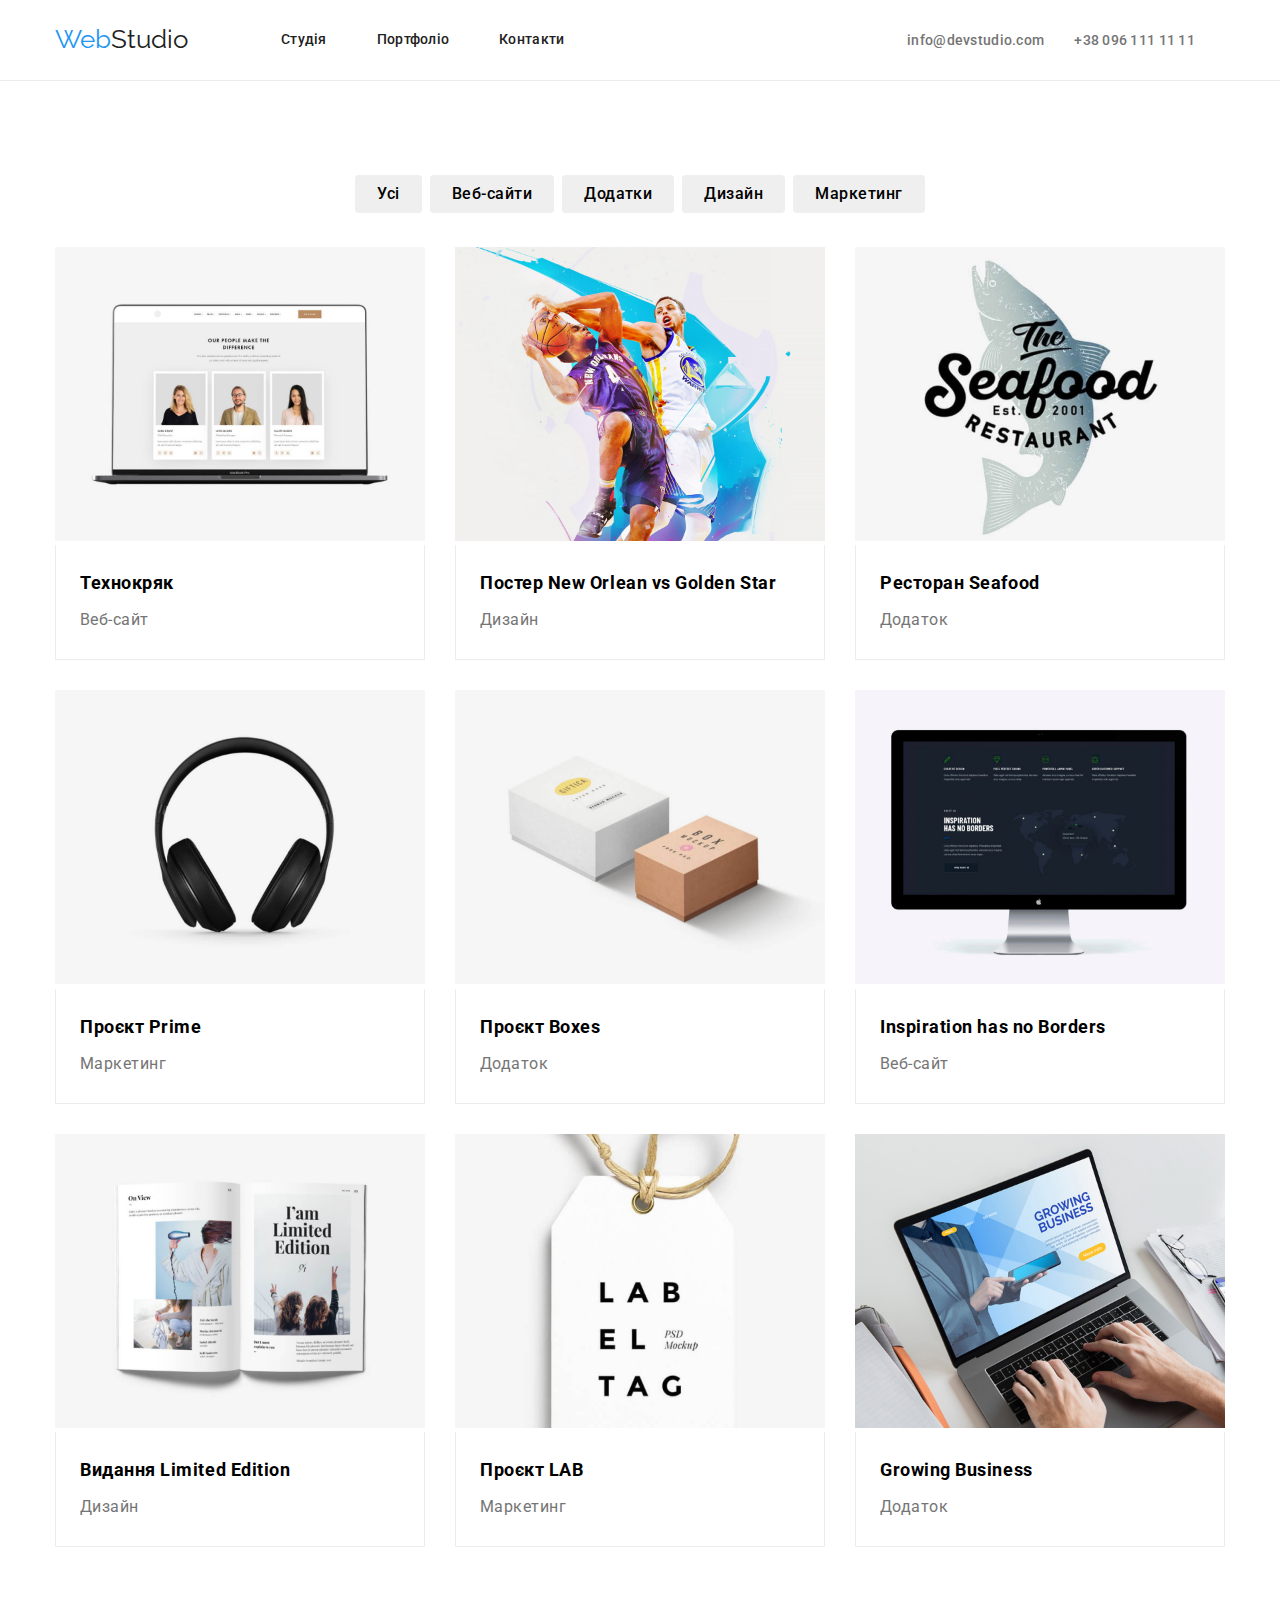
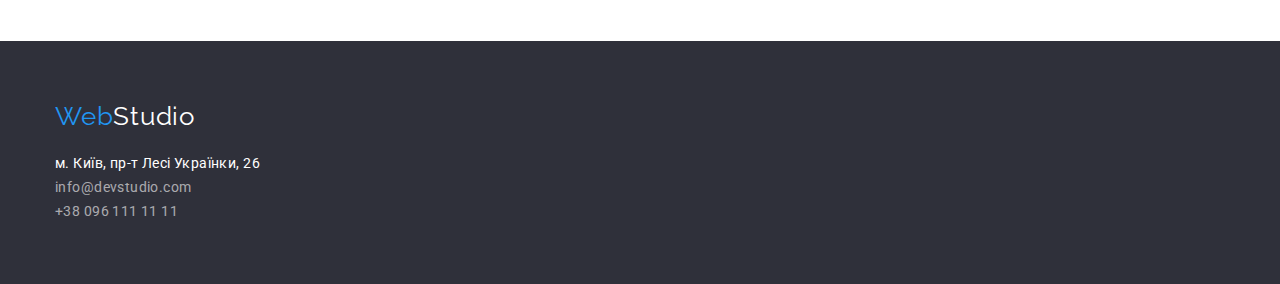
==== portfolio.html @ 361ef782 "Initial commit" ====
<!DOCTYPE html>
<html lang="uk">
  <head>
    <meta charset="UTF-8" />
    <meta http-equiv="X-UA-Compatible" content="IE=edge" />
    <meta name="viewport" content="width=device-width, initial-scale=1.0" />
    <title>Портфоліо</title>
     <link
      rel="stylesheet"
      href="https://cdnjs.cloudflare.com/ajax/libs/modern-normalize/1.1.0/modern-normalize.min.css"
    />
    <link rel="stylesheet" href="./CSS/styles.css" />
    <link
      href="https://fonts.googleapis.com/css2?family=Raleway:wght@700&family=Roboto:wght@400;500;700;900&display=swap"
      rel="stylesheet"
    />
  </head>
  <body class="body">
    <header class="header">
      <div class="container">
        <section class="header-section">
        
          <a href="/" class="header-logo"> <span class="header-logo-web">Web</span>Studio </a>
          <nav class="header-position">
            <ul class="header-nav">
              <li>
                <a href="./index.html" class="header-nav-link">Студія</a>
              </li>
              <li>
                <a href="./portfolio.html" class="header-nav-link">Портфоліо</a>
              </li>
              <li>
                <a href="#" class="header-nav-link">Контакти</a>
              </li>
            </ul>
          </nav>
          <ul class="header-contacts">
            <li>
              <a href="mailto:info@devstudio.com" class="header-contacts-link"
                >info@devstudio.com</a
              >
            </li>
            <li><a href="tel:+380961111111" class="header-contacts-link">+38 096 111 11 11</a></li>
          </ul>
        </section>
      </div>
    </header>
    <main>
      <section class="section">
        <div class="container">
          <h1 class="visually-hidden">Портфоліо</h1>
          <ul class="main-button-list">
            <li>
              <button type="button" class="portfolio-button-list">Усі</button>
            </li>
            <li>
              <button type="button" class="portfolio-button-list">Веб-сайти</button>
            </li>
            <li>
              <button type="button" class="portfolio-button-list">Додатки</button>
            </li>
            <li>
              <button type="button" class="portfolio-button-list">Дизайн</button>
            </li>
            <li>
              <button type="button" class="portfolio-button-list">Маркетинг</button>
            </li>
          </ul>

          <ul class="main-portfolio-list">
            <li>
              <img src="./images/laptop.jpg" alt="laptop" width="370" />
              <div class="box-text">
                <h2 class="main-portfolio-titel">Технокряк</h2>
                <p class="main-portfolio-paragraph">Веб-сайт</p>
              </div>
            </li>
            <li>
              <img src="./images/basketball.jpg" alt="basketball" width="370" />
              <div class="box-text">
                <h2 class="main-portfolio-titel">Постер New Orlean vs Golden Star</h2>
                <p class="main-portfolio-paragraph">Дизайн</p>
              </div>
            </li>
            <li>
              <img src="./images/restoran.jpg" alt="restoran" width="370" />
              <div class="box-text">
                <h2 class="main-portfolio-titel">Ресторан Seafood</h2>
                <p class="main-portfolio-paragraph">Додаток</p>
              </div>
            </li>
            <li>
              <img src="./images/headphones.jpg" alt="headphones" width="370" />
              <div class="box-text">
                <h2 class="main-portfolio-titel">Проєкт Prime</h2>
                <p class="main-portfolio-paragraph">Маркетинг</p>
              </div>
            </li>
            <li>
              <img src="./images/boxes.jpg" alt="boxes" width="370" />
              <div class="box-text">
                <h2 class="main-portfolio-titel">Проєкт Boxes</h2>
                <p class="main-portfolio-paragraph">Додаток</p>
              </div>
            </li>
            <li>
              <img src="./images/screen.jpg" alt="screen" width="370" />
              <div class="box-text">
                <h2 class="main-portfolio-titel">Inspiration has no Borders</h2>
                <p class="main-portfolio-paragraph">Веб-сайт</p>
              </div>
            </li>
            <li>
              <img src="./images/book.jpg" alt="book" width="370" />
              <div class="box-text">
                <h2 class="main-portfolio-titel">Видання Limited Edition</h2>
                <p class="main-portfolio-paragraph">Дизайн</p>
              </div>
            </li>
            <li>
              <img src="./images/label.jpg" alt="label" width="370" />
              <div class="box-text">
                <h2 class="main-portfolio-titel">Проєкт LAB</h2>
                <p class="main-portfolio-paragraph">Маркетинг</p>
              </div>
            </li>
            <li>
              <img src="./images/prints.jpg" alt="prints" width="370" />
              <div class="box-text">
                <h2 class="main-portfolio-titel">Growing Business</h2>
                <p class="main-portfolio-paragraph">Додаток</p>
              </div>
            </li>
          </ul>
        </div>
      </section>
    </main>
    <footer class="footer section">
      <div class="container">
        <a href="/" class="footer-link"> <span class="footer-web">Web</span>Studio </a>
        <address class="footer-address">
          <ul class="footer-list">
            <li>
              <a href="https://goo.gl/maps/Bems6BewsbCnmsFR9" class="footer-list-adres"
                >м. Київ, пр-т Лесі Українки, 26</a
              >
            </li>
            <li>
              <a href="mailto:info@devstudio.com" class="footer-list-contacts"
                >info@devstudio.com</a
              >
            </li>
            <li><a href="tel:+380961111111" class="footer-list-contacts">+38 096 111 11 11</a></li>
          </ul>
        </address>
      </div>
    </footer>
  </body>
</html>
---- CSS/styles.css ----
:root {
  --blue-color: #2196f3;
  --black-color: #212121;
  --gray-color: #757575;
  --white-color: #ffffff;
  --title-color: #2f303a;
  --team-color: #f5f4fa;
  --footer-mail-tel-color: rgba(255, 255, 255, 0.6);
  --type-footer-logo: 'Raleway';
  --font-family-ronoto: 'Roboto', sans-serif;
  --border-color:#ECECEC;

}
.body {
  font-family: var(--font-family-ronoto);
  font-style: normal;
  
}
h1,
h2,
h3,
p,
ul {
  padding: 0px;
  margin: 0px;
}
/* HEADER */
.header {
  border-bottom: 1px solid var(--border-color);
;

}
.header-position {
  flex-grow: 3;
  /* display: flex;
  align-items: center;
  justify-content: space-between; */
}
.header-section {
  display: flex;
  align-items: center;
  justify-content: space-around;
}
.container {
  max-width: 1200px;
  padding-left: 15px;
  padding-right: 15px;
  margin-left: auto;
  margin-right: auto;
}

.header-nav {
  list-style: none;
  display: flex;
  margin-left: 93px;
  
}
.header-nav li {
  margin-right: 50px;
}

.header-nav-link:hover,
.header-contacts-link:hover {
  color: var(--blue-color);
}

.header-logo-web {
  color: var(--blue-color);
}

.header-nav-link {
  font-weight: 500;
  text-decoration: none;
  font-size: 14px;
  line-height: 1.42;
  color: var(--black-color);
  letter-spacing: 0.02em;
}

.header-logo {
  margin-top: 24px;
  margin-bottom: 25px;

  margin-right: 0px;
  text-decoration: none;
  font-family: var(--type-footer-logo);
  font-size: 26px;
  line-height: 1.191;
  color: var(--black-color);
}

.header-contacts {
  list-style: none;
  font-weight: 500;
  display: flex;
  margin: 0 0 0 auto;
}
.header-contacts-link {
  display: block;
  padding-right: 30px;
  text-decoration: none;
  font-size: 14px;
  line-height: 1.142;
  color: var(--gray-color);
  letter-spacing: 0.02em;
}

/* MAIN*/

.main-title {
  padding-top: 200px;
  /* height: 600px; */
padding-bottom: 200px;
  background-color: var(--title-color);
}
.title-h {
  text-transform: uppercase;
  text-align: center;
  /* padding-top: 200px; */
  max-width: 696px;
  margin-top: 0;
  margin: 0 auto 30px;
  font-weight: 900;
  font-size: 44px;
  line-height: 1.363;
  color: var(--white-color);
  letter-spacing: 0.06em;
}
.main-title-button {
  display: block;
  padding: 10px 32px;
  margin: 0 auto;
  border-radius: 4px;
  border: 0px;
  font-family: var(--button-font-family);
  font-weight: 700;
  cursor: pointer;
  font-size: 16px;
  line-height: 1.875;
  letter-spacing: 0.06em;
  background-color: var(--blue-color);
  color: var(--white-color);
  filter: drop-shadow(0px 4px 4px rgba(0, 0, 0, 0.25));
  border: none;
}
.visually-hidden {
  position: absolute;
  white-space: nowrap;
  width: 1px;
  height: 1px;
  overflow: hidden;
  border: 0;
  padding: 0;
  clip: rect(0 0 0 0);
  clip-path: inset(50%);
  margin: -1px;
}
.section {
  padding-top: 94px;
  padding-bottom: 94px;
}

.main-benefits-list {
  list-style: none;
  display: flex;
  gap: 30px;
}
.section-h {
  text-align: center;
  margin: 0 auto;
  font-size: 36px;
  line-height: 1.16;
  letter-spacing: 0.03em;
  color: var(--black-color);
}
.we-do{
padding-top: 0px;
}

.main-benefits-title {
  font-size: 14px;
  line-height: 1.142;
  color: var(--black-color);
  letter-spacing: 0.03em;
}
.main-benefits-title-paragraph {
  font-size: 14px;
  line-height: 1.714;
  color: var(--gray-color);
  letter-spacing: 0.03em;
}
.main-what-we-do-images {
  list-style: none;
  display: flex;
  gap: 30px;
  padding-top: 50px;

}
.main-team {
  background-color: var(--team-color);
  padding-bottom: 94px;
  padding-top: 94px;
}
.main-list {
  list-style: none;
  display: flex;
  gap: 30px;
  padding-top: 50px;
}
.team-list-box {
  border-radius: 0 0 4px 4px;
  box-shadow: 0px 1px 3px rgba(0, 0, 0, 0.12), 0px 1px 1px rgba(0, 0, 0, 0.14),
    0px 2px 1px rgba(0, 0, 0, 0.2);
  background-color: var(--white-color);
}
.main-team-name {
  padding: 30px 0 10px;
  text-align: center;
  font-weight: 500;
  font-size: 16px;
  line-height: 1.18;
  letter-spacing: 0.03em;
  
}
.main-team-position {
  padding: 0 0 30px 0;
  text-align: center;
  font-size: 16px;
  line-height: 1.18em;
  color: var(--gray-color);
  letter-spacing: 0.03em;
}

/* FOOTER */
.footer {
  padding-top: 60px;
  padding-bottom: 60px;
  background-color: var(--title-color);
}
.footer-link {
  list-style: none;
  padding-bottom: 20px;
  text-decoration: none;
  font-family: var(--type-footer-logo);
  font-size: 26px;
  line-height: 1.191;
  letter-spacing: 0.03em;
  color: var(--white-color);
}
.footer-web {
  color: var(--blue-color);
}

.footer-list {
  list-style: none;
  padding-bottom: 9px;
}
.footer-list:last-child{
  padding-bottom: 0;
}
.footer-address{
  padding-top: 20px;
}

.footer-list-adres {
  font-style: normal;
  text-decoration: none;
  font-size: 14px;
  line-height: 1.71;
  color: var(--white-color);
  letter-spacing: 0.03em;
}
.footer-list-contacts {
  font-style: normal;
  text-decoration: none;
  font-size: 14px;
  line-height: 1.71;
  color: var(--footer-mail-tel-color);
  letter-spacing: 0.03em;
}

.footer-list-adres:hover,
.footer-list-contacts:hover {
  color: var(--blue-color);
}

/* PORTFOLIO */
.main-button-list {
  list-style: none;
  display: flex;
  justify-content: center;
  gap: 8px;
}
.portfolio-button-list {
  padding: 6px 22px;
  border-radius: 4px;
  font-family: var(--button-font-family);
  cursor: pointer;
  font-size: 16px;
  line-height: 1.625;
  letter-spacing: 0.03em;
  border: none;
  font-weight: 500;
}

.portfolio-button-list:hover {
  color: var(--white-color);
  background-color: var(--blue-color);
}
.main-portfolio-list {
  padding-top: 34px;
  list-style: none;
  display: flex;
  flex-wrap: wrap;
  gap: 30px;
}
.main-portfolio-titel {
  padding-left: 24px;
  padding-top: 20px;
  padding-bottom: 4px;
  font-size: 18px;
  line-height: 2;
  letter-spacing: 0.03em;
}
.main-portfolio-paragraph {
  margin-left: 24px;
  font-size: 16px;
  line-height: 1.875;
  color: var(--gray-color);
  letter-spacing: 0.03em;
}
.box-text{
  border-left: 1px solid var(--border-color);
  border-bottom: 1px solid var(--border-color);
  border-right: 1px solid var(--border-color);
  padding-bottom: 24px;
}
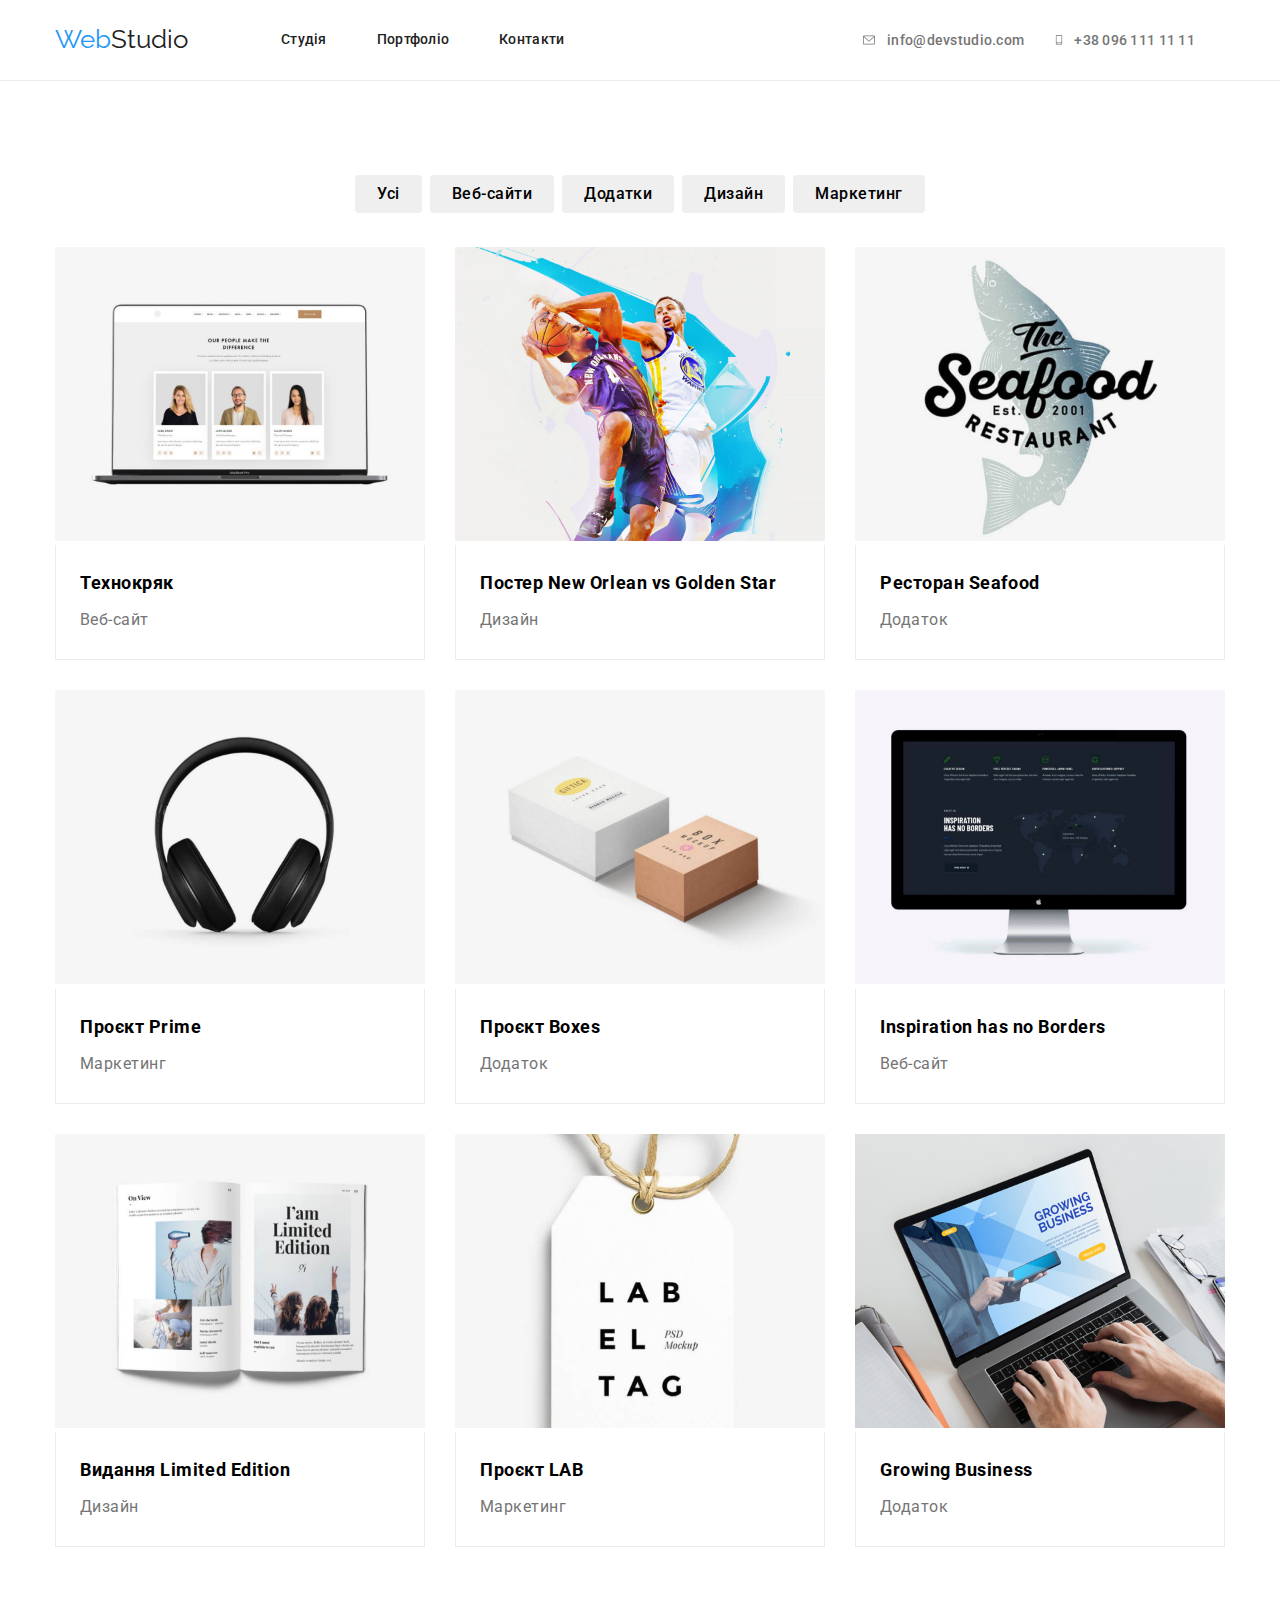
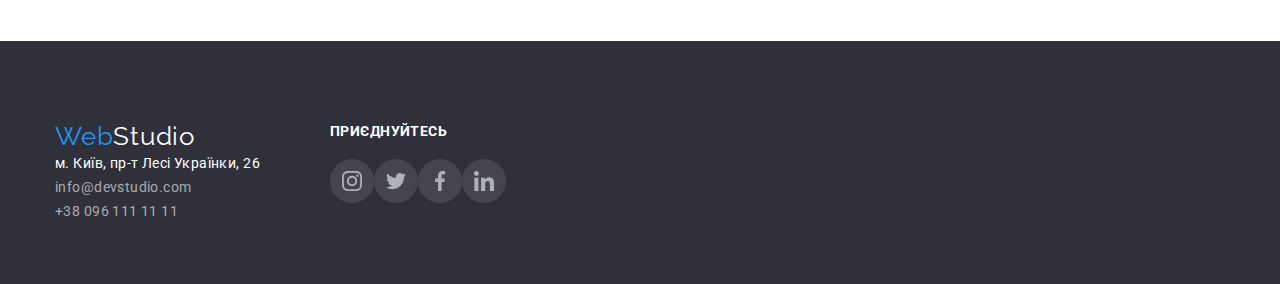
==== commit 20b5267f: "готове дз" ====
--- a/portfolio.html
+++ b/portfolio.html
@@ -19,12 +19,12 @@
     <header class="header">
       <div class="container">
         <section class="header-section">
-        
+          <!--  -->
           <a href="/" class="header-logo"> <span class="header-logo-web">Web</span>Studio </a>
           <nav class="header-position">
             <ul class="header-nav">
               <li>
-                <a href="./index.html" class="header-nav-link">Студія</a>
+                <a href="#" class="header-nav-link">Студія</a>
               </li>
               <li>
                 <a href="./portfolio.html" class="header-nav-link">Портфоліо</a>
@@ -35,12 +35,24 @@
             </ul>
           </nav>
           <ul class="header-contacts">
-            <li>
-              <a href="mailto:info@devstudio.com" class="header-contacts-link"
-                >info@devstudio.com</a
-              >
-            </li>
-            <li><a href="tel:+380961111111" class="header-contacts-link">+38 096 111 11 11</a></li>
+            <li class="header-contacts-img">
+              <span class="header-contacts-span">
+                <svg width="16" height="12" class="header-contacts-svg">
+                  <use href="./images/icons.svg#icon-envelope"></use>
+                </svg>
+                <a href="mailto:info@devstudio.com" class="header-contacts-link"
+                  >info@devstudio.com</a
+                >
+              </span>
+            </li>
+            <li class="header-contacts-img">
+              <span class="header-contacts-span">
+                <svg width="10" height="16" class="header-contacts-svg">
+                  <use href="./images/icons.svg#icon-smartphone"></use>
+                </svg>
+              </span>
+              <a href="tel:+380961111111" class="header-contacts-link">+38 096 111 11 11</a>
+            </li>
           </ul>
         </section>
       </div>
@@ -68,63 +80,63 @@
           </ul>
 
           <ul class="main-portfolio-list">
-            <li>
+            <li class="portfolio-list-box">
               <img src="./images/laptop.jpg" alt="laptop" width="370" />
               <div class="box-text">
                 <h2 class="main-portfolio-titel">Технокряк</h2>
                 <p class="main-portfolio-paragraph">Веб-сайт</p>
               </div>
             </li>
-            <li>
+            <li class="portfolio-list-box">
               <img src="./images/basketball.jpg" alt="basketball" width="370" />
               <div class="box-text">
                 <h2 class="main-portfolio-titel">Постер New Orlean vs Golden Star</h2>
                 <p class="main-portfolio-paragraph">Дизайн</p>
               </div>
             </li>
-            <li>
+            <li class="portfolio-list-box">
               <img src="./images/restoran.jpg" alt="restoran" width="370" />
               <div class="box-text">
                 <h2 class="main-portfolio-titel">Ресторан Seafood</h2>
                 <p class="main-portfolio-paragraph">Додаток</p>
               </div>
             </li>
-            <li>
+            <li class="portfolio-list-box">
               <img src="./images/headphones.jpg" alt="headphones" width="370" />
               <div class="box-text">
                 <h2 class="main-portfolio-titel">Проєкт Prime</h2>
                 <p class="main-portfolio-paragraph">Маркетинг</p>
               </div>
             </li>
-            <li>
+            <li class="portfolio-list-box">
               <img src="./images/boxes.jpg" alt="boxes" width="370" />
               <div class="box-text">
                 <h2 class="main-portfolio-titel">Проєкт Boxes</h2>
                 <p class="main-portfolio-paragraph">Додаток</p>
               </div>
             </li>
-            <li>
+            <li class="portfolio-list-box">
               <img src="./images/screen.jpg" alt="screen" width="370" />
               <div class="box-text">
                 <h2 class="main-portfolio-titel">Inspiration has no Borders</h2>
                 <p class="main-portfolio-paragraph">Веб-сайт</p>
               </div>
             </li>
-            <li>
+            <li class="portfolio-list-box">
               <img src="./images/book.jpg" alt="book" width="370" />
               <div class="box-text">
                 <h2 class="main-portfolio-titel">Видання Limited Edition</h2>
                 <p class="main-portfolio-paragraph">Дизайн</p>
               </div>
             </li>
-            <li>
+            <li class="portfolio-list-box">
               <img src="./images/label.jpg" alt="label" width="370" />
               <div class="box-text">
                 <h2 class="main-portfolio-titel">Проєкт LAB</h2>
                 <p class="main-portfolio-paragraph">Маркетинг</p>
               </div>
             </li>
-            <li>
+            <li class="portfolio-list-box">
               <img src="./images/prints.jpg" alt="prints" width="370" />
               <div class="box-text">
                 <h2 class="main-portfolio-titel">Growing Business</h2>
@@ -135,10 +147,11 @@
         </div>
       </section>
     </main>
-    <footer class="footer section">
-      <div class="container">
-        <a href="/" class="footer-link"> <span class="footer-web">Web</span>Studio </a>
+    <footer class="footer">
+      <div class="container container-footer">
+
         <address class="footer-address">
+          <a href="/" class="footer-link"> <span class="footer-web">Web</span>Studio </a>
           <ul class="footer-list">
             <li>
               <a href="https://goo.gl/maps/Bems6BewsbCnmsFR9" class="footer-list-adres"
@@ -153,7 +166,40 @@
             <li><a href="tel:+380961111111" class="footer-list-contacts">+38 096 111 11 11</a></li>
           </ul>
         </address>
+        <section>
+          <h3 class="footer-title">приєднуйтесь</h3>
+          <div class="footer-social">
+          <div>
+            <a href="#" class="footer-container">
+              <svg width="20" height="20">
+                <use href="./images/icons.svg#icon-instagram" class="team-icon"></use>
+              </svg>
+            </a>
+          </div>
+          <div>
+            <a href="#" class="footer-container">
+              <svg width="20" height="20">
+                <use href="./images/icons.svg#icon-twitter" class="team-icon"></use>
+              </svg>
+            </a>
+          </div>
+          <div>
+            <a href="#" class="footer-container"">
+              <svg width="20" height="20">
+                <use href="./images/icons.svg#icon-facebook" class="team-icon"></use>
+              </svg>
+            </a>
+          </div>
+          <div>
+            <a href="#" class="footer-container">
+              <svg width="20" height="20">
+                <use href="./images/icons.svg#icon-linkedin" class="team-icon"></use>
+              </svg>
+            </a>
+          </div>
+        </div>
       </div>
+      </section>
     </footer>
   </body>
 </html>
--- a/CSS/styles.css
+++ b/CSS/styles.css
@@ -8,33 +8,33 @@
   --footer-mail-tel-color: rgba(255, 255, 255, 0.6);
   --type-footer-logo: 'Raleway';
   --font-family-ronoto: 'Roboto', sans-serif;
-  --border-color:#ECECEC;
-
+  --border-color: #ececec;
+  --team-color-fon: rgba(47, 48, 58, 0.4);
+  --team-icon-color:#AFB1B8;
+  --footer-icon-background:rgba(255, 255, 255, 0.1);
 }
 .body {
   font-family: var(--font-family-ronoto);
   font-style: normal;
-  
 }
 h1,
 h2,
 h3,
 p,
-ul {
+ul,
+a {
   padding: 0px;
   margin: 0px;
+}
+ul{
+   list-style: none;
 }
 /* HEADER */
 .header {
   border-bottom: 1px solid var(--border-color);
-;
-
 }
 .header-position {
   flex-grow: 3;
-  /* display: flex;
-  align-items: center;
-  justify-content: space-between; */
 }
 .header-section {
   display: flex;
@@ -53,7 +53,6 @@
   list-style: none;
   display: flex;
   margin-left: 93px;
-  
 }
 .header-nav li {
   margin-right: 50px;
@@ -95,6 +94,20 @@
   display: flex;
   margin: 0 0 0 auto;
 }
+.header-contacts-span {
+  display: flex;
+  align-items: center;
+  justify-content: center;
+}
+.header-contacts-svg {
+  margin-right: 10px;
+  fill: var(--gray-color);
+}
+.header-contacts-img {
+  display: flex;
+  align-items: center;
+  justify-content: center;
+}
 .header-contacts-link {
   display: block;
   padding-right: 30px;
@@ -109,14 +122,17 @@
 
 .main-title {
   padding-top: 200px;
-  /* height: 600px; */
-padding-bottom: 200px;
+  padding-bottom: 200px;
   background-color: var(--title-color);
+  background-image: linear-gradient(to right, var(--team-color-fon), var(--team-color-fon)),
+    url(../images/team-worling.jpg);
+  background-repeat: no-repeat;
+  background-size: cover;
+  background-position: center;
 }
 .title-h {
   text-transform: uppercase;
   text-align: center;
-  /* padding-top: 200px; */
   max-width: 696px;
   margin-top: 0;
   margin: 0 auto 30px;
@@ -173,11 +189,18 @@
   letter-spacing: 0.03em;
   color: var(--black-color);
 }
-.we-do{
-padding-top: 0px;
+.benefits-icons {
+  padding: 25px 100px;
+  background-color: var(--team-color);
+  margin-bottom: 30px;
+  border-radius: 4px;
+}
+.we-do {
+  padding-top: 0px;
 }
 
 .main-benefits-title {
+  margin-bottom: 10px;
   font-size: 14px;
   line-height: 1.142;
   color: var(--black-color);
@@ -194,7 +217,6 @@
   display: flex;
   gap: 30px;
   padding-top: 50px;
-
 }
 .main-team {
   background-color: var(--team-color);
@@ -208,6 +230,7 @@
   padding-top: 50px;
 }
 .team-list-box {
+  justify-content: center;
   border-radius: 0 0 4px 4px;
   box-shadow: 0px 1px 3px rgba(0, 0, 0, 0.12), 0px 1px 1px rgba(0, 0, 0, 0.14),
     0px 2px 1px rgba(0, 0, 0, 0.2);
@@ -220,24 +243,66 @@
   font-size: 16px;
   line-height: 1.18;
   letter-spacing: 0.03em;
-  
 }
 .main-team-position {
-  padding: 0 0 30px 0;
+  padding-bottom: 16px;
   text-align: center;
   font-size: 16px;
   line-height: 1.18em;
   color: var(--gray-color);
   letter-spacing: 0.03em;
 }
+.main-team-social {
+  height: 44px;
+  gap: 10px;
+  display: flex;
+  align-items: center;
+  justify-content: center;
+  padding-bottom: 30px;
+  
+}
+.main-team-container{
+  display: flex;
+  align-items: center;
+  justify-content: center;
+  width: 44px;
+  height: 44px;
+  border-radius: 50%;
+  fill: var(--team-icon-color)
+}
+.main-team-container:hover{
+fill: var(--white-color);
+background-color: var(--blue-color); 
+}
+.logo-icon{
+  display: flex;
+  align-items: center;
+  justify-content: center;
+  gap: 30px;
+  padding-top:50px;
+  
+}
+.logo-border{
+  border: 1px solid var(--team-icon-color);
+border-radius: 4px;
+ padding: 16px 32px;
+ fill:var(--team-icon-color);
+}
+.logo-border:hover{
+  border-color: var(--blue-color);
+  fill: var(--blue-color);
+}
+
 
 /* FOOTER */
 .footer {
   padding-top: 60px;
   padding-bottom: 60px;
   background-color: var(--title-color);
+ 
 }
 .footer-link {
+  font-style: normal;
   list-style: none;
   padding-bottom: 20px;
   text-decoration: none;
@@ -255,11 +320,12 @@
   list-style: none;
   padding-bottom: 9px;
 }
-.footer-list:last-child{
+.footer-list:last-child {
   padding-bottom: 0;
 }
-.footer-address{
+.footer-address {
   padding-top: 20px;
+  padding-right: 70px;
 }
 
 .footer-list-adres {
@@ -282,6 +348,40 @@
 .footer-list-adres:hover,
 .footer-list-contacts:hover {
   color: var(--blue-color);
+}
+.footer-container{
+  display: flex;
+  align-items: center;
+  justify-content: center;
+  width: 44px;
+  height: 44px;
+  border-radius: 50%;
+  fill: var(--team-icon-color);
+  background-color: var(--footer-icon-background);
+  
+}
+.footer-container:hover{
+fill: var(--white-color);
+background-color: var(--blue-color); 
+}
+.container-footer{
+  display:flex;
+  align-items: center;
+  padding-right: 70px;
+  
+}
+.footer-social{
+  display: flex;
+  align-items: center;
+  justify-content: center;
+}
+.footer-title{
+  margin-bottom: 20px;
+  font-size: 14px;
+line-height: 16px;
+letter-spacing: 0.03em;
+text-transform: uppercase;
+color: var(--white-color);
 }
 
 /* PORTFOLIO */
@@ -314,6 +414,11 @@
   flex-wrap: wrap;
   gap: 30px;
 }
+ .portfolio-list-box:hover{
+  box-shadow: 0px 1px 1px rgba(0, 0, 0, 0.12), 0px 4px 4px rgba(0, 0, 0, 0.06),
+   1px 4px 6px rgba(0, 0, 0, 0.16);
+ }
+
 .main-portfolio-titel {
   padding-left: 24px;
   padding-top: 20px;
@@ -329,7 +434,7 @@
   color: var(--gray-color);
   letter-spacing: 0.03em;
 }
-.box-text{
+.box-text {
   border-left: 1px solid var(--border-color);
   border-bottom: 1px solid var(--border-color);
   border-right: 1px solid var(--border-color);
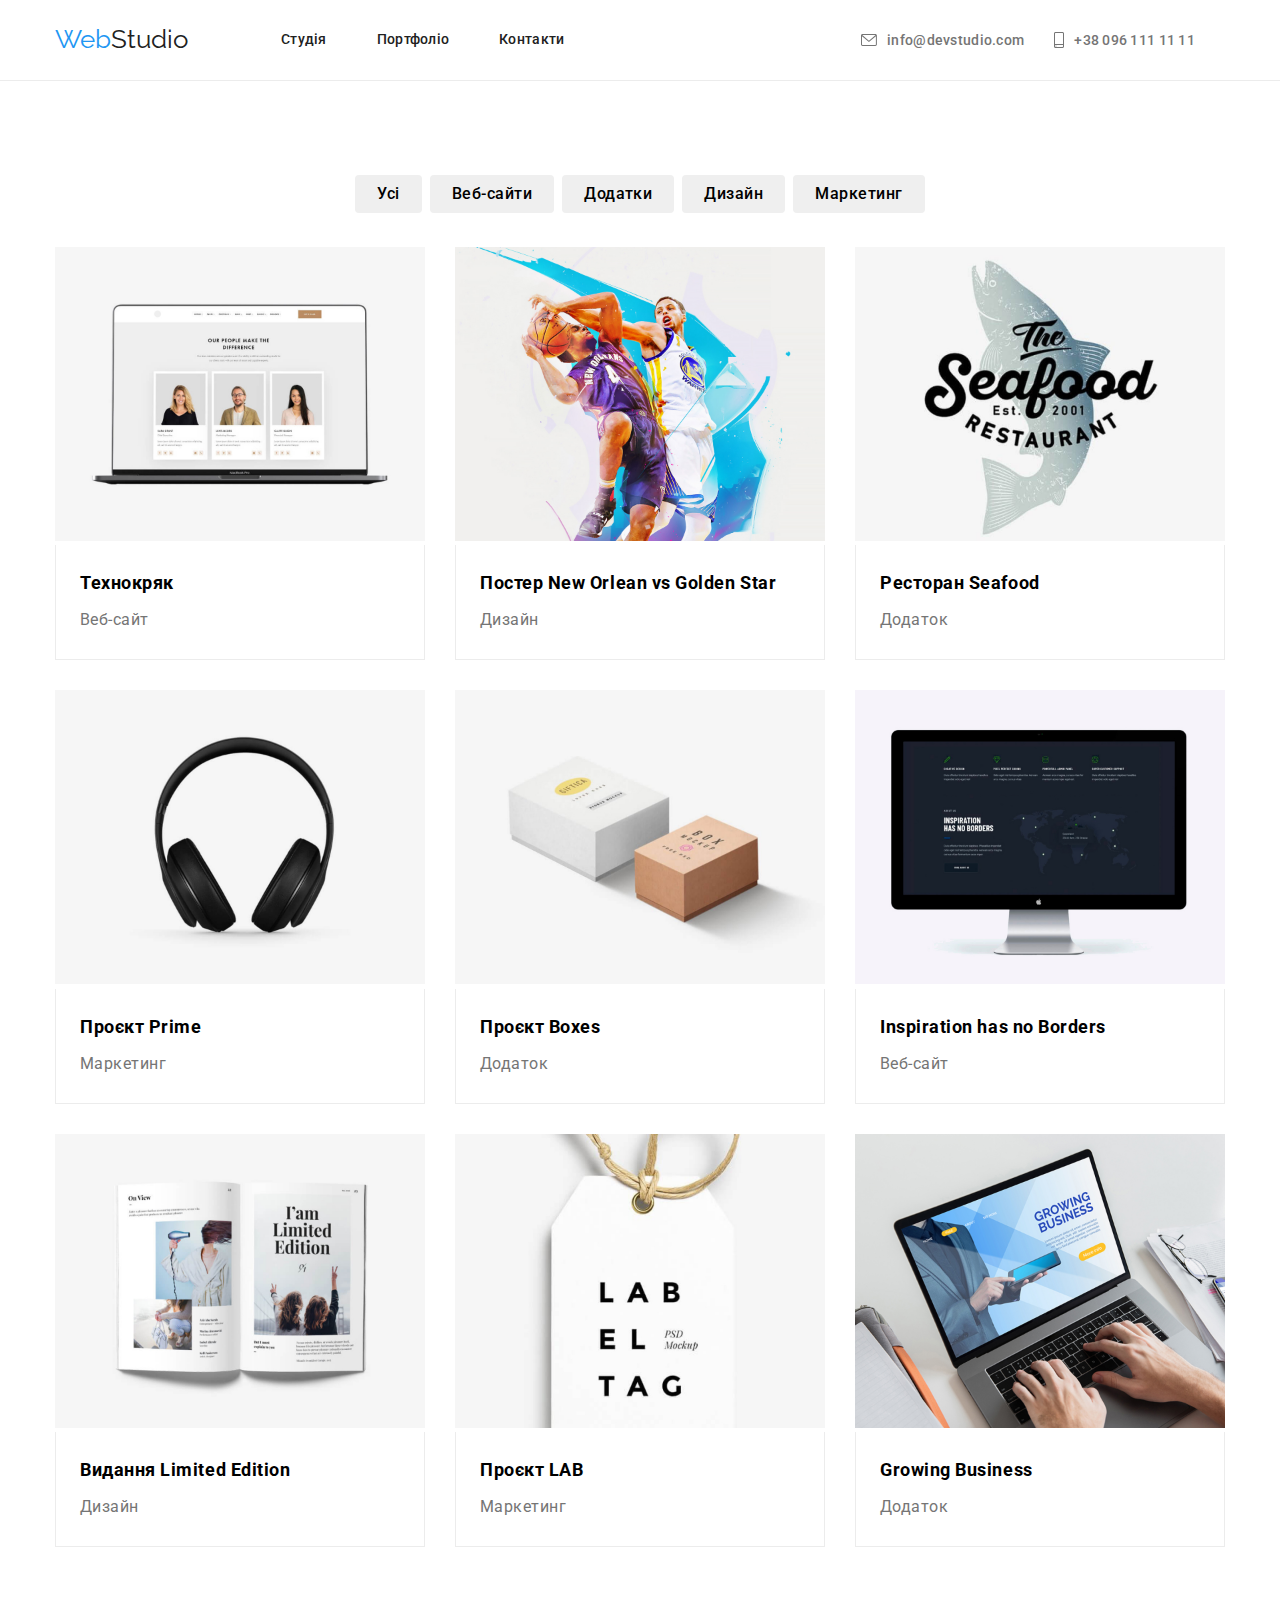
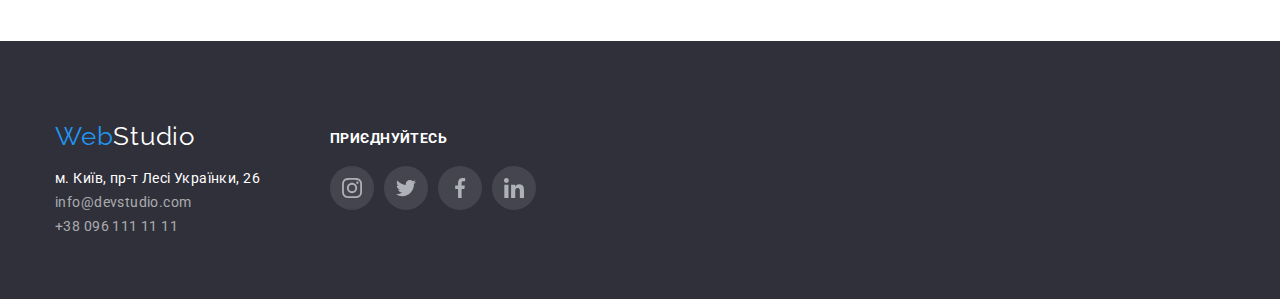
==== commit 25a49812: "готове дз" ====
--- a/portfolio.html
+++ b/portfolio.html
@@ -36,22 +36,19 @@
           </nav>
           <ul class="header-contacts">
             <li class="header-contacts-img">
-              <span class="header-contacts-span">
-                <svg width="16" height="12" class="header-contacts-svg">
+                <a href="mailto:info@devstudio.com" class="header-contacts-link"> 
+                   <svg width="16" height="12" class="header-contacts-svg">
                   <use href="./images/icons.svg#icon-envelope"></use>
                 </svg>
-                <a href="mailto:info@devstudio.com" class="header-contacts-link"
-                  >info@devstudio.com</a
-                >
-              </span>
+                  info@devstudio.com
+                </a>
             </li>
             <li class="header-contacts-img">
-              <span class="header-contacts-span">
-                <svg width="10" height="16" class="header-contacts-svg">
+              <a href="tel:+380961111111" class="header-contacts-link">
+                  <svg width="10" height="16" class="header-contacts-svg">
                   <use href="./images/icons.svg#icon-smartphone"></use>
                 </svg>
-              </span>
-              <a href="tel:+380961111111" class="header-contacts-link">+38 096 111 11 11</a>
+                +38 096 111 11 11</a>
             </li>
           </ul>
         </section>
--- a/CSS/styles.css
+++ b/CSS/styles.css
@@ -57,10 +57,13 @@
 .header-nav li {
   margin-right: 50px;
 }
-
+/* .header-contacts-svg:hover, */
 .header-nav-link:hover,
 .header-contacts-link:hover {
   color: var(--blue-color);
+}
+.header-contacts-link:hover .header-contacts-svg{
+  fill: var(--blue-color);
 }
 
 .header-logo-web {
@@ -94,22 +97,21 @@
   display: flex;
   margin: 0 0 0 auto;
 }
-.header-contacts-span {
-  display: flex;
-  align-items: center;
-  justify-content: center;
-}
+
 .header-contacts-svg {
   margin-right: 10px;
   fill: var(--gray-color);
-}
+  
+}
+
 .header-contacts-img {
   display: flex;
   align-items: center;
   justify-content: center;
 }
 .header-contacts-link {
-  display: block;
+  display: flex;
+  align-items: center;
   padding-right: 30px;
   text-decoration: none;
   font-size: 14px;
@@ -121,6 +123,8 @@
 /* MAIN*/
 
 .main-title {
+  max-width: 1600px;
+  margin: 0 auto;
   padding-top: 200px;
   padding-bottom: 200px;
   background-color: var(--title-color);
@@ -302,9 +306,10 @@
  
 }
 .footer-link {
+  display:block;
   font-style: normal;
   list-style: none;
-  padding-bottom: 20px;
+  margin-bottom: 15px;
   text-decoration: none;
   font-family: var(--type-footer-logo);
   font-size: 26px;
@@ -374,6 +379,7 @@
   display: flex;
   align-items: center;
   justify-content: center;
+  gap: 10px;
 }
 .footer-title{
   margin-bottom: 20px;
@@ -406,6 +412,8 @@
 .portfolio-button-list:hover {
   color: var(--white-color);
   background-color: var(--blue-color);
+  box-shadow: 0px 3px 1px rgba(0, 0, 0, 0.1), 0px 1px 2px rgba(0, 0, 0, 0.08), 0px 2px 2px rgba(0, 0, 0, 0.12);
+border-radius: 4px;
 }
 .main-portfolio-list {
   padding-top: 34px;
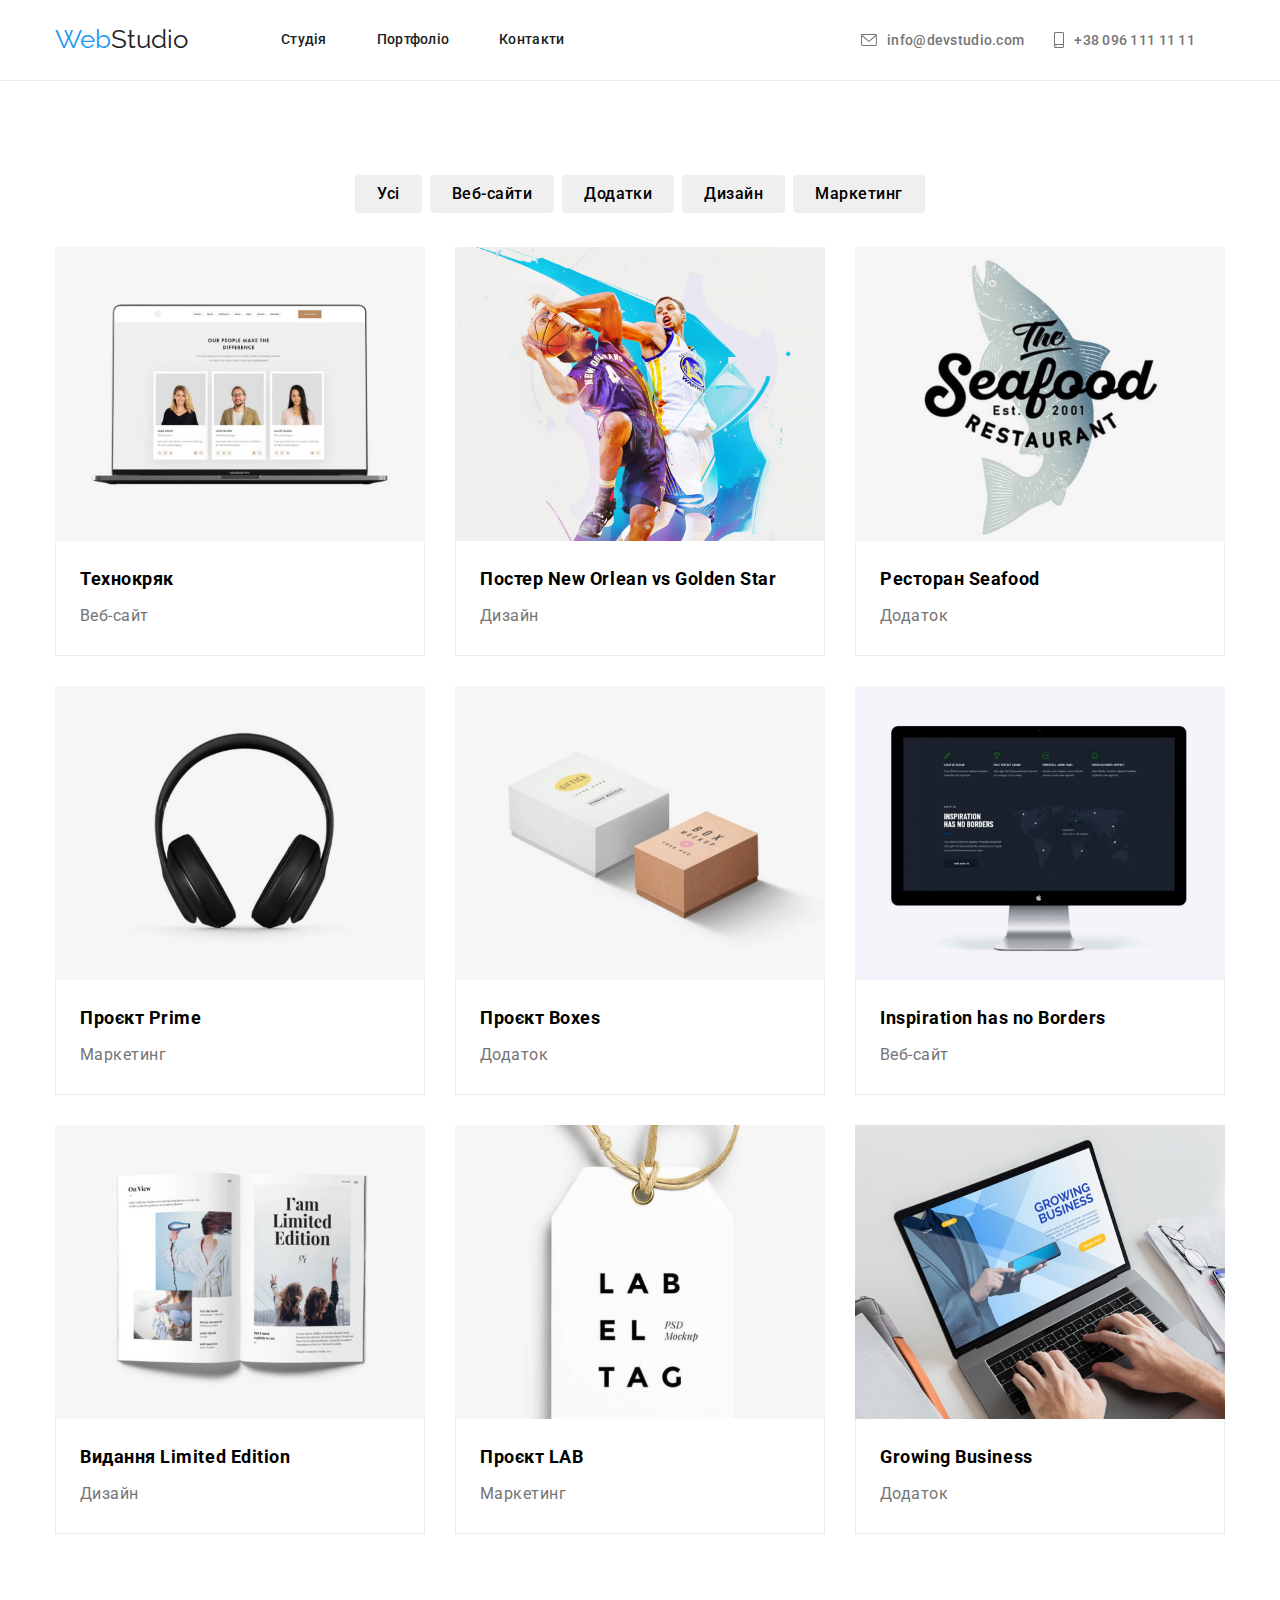
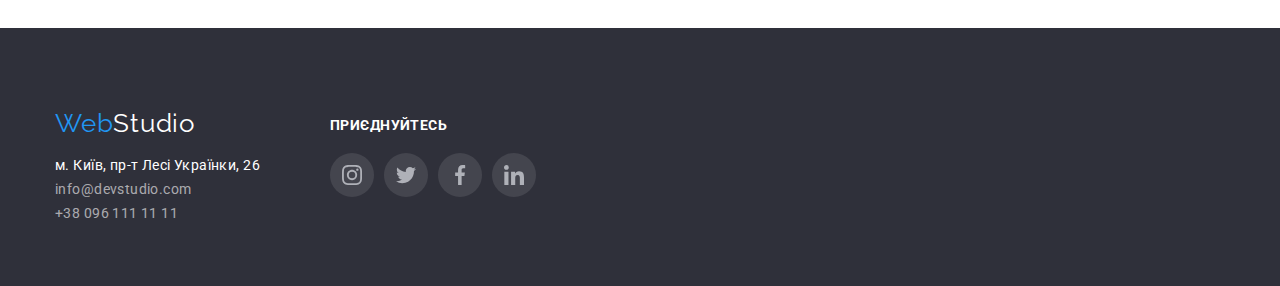
==== commit cd175d06: "новий" ====
--- a/portfolio.html
+++ b/portfolio.html
@@ -24,28 +24,28 @@
           <nav class="header-position">
             <ul class="header-nav">
               <li>
-                <a href="#" class="header-nav-link">Студія</a>
+                <a href="#" class="header-nav-link header-link-after">Студія</a>
               </li>
               <li>
-                <a href="./portfolio.html" class="header-nav-link">Портфоліо</a>
+                <a href="./portfolio.html" class="header-nav-link header-link-after">Портфоліо</a>
               </li>
               <li>
-                <a href="#" class="header-nav-link">Контакти</a>
+                <a href="#" class="header-nav-link header-link-after">Контакти</a>
               </li>
             </ul>
           </nav>
           <ul class="header-contacts">
             <li class="header-contacts-img">
-                <a href="mailto:info@devstudio.com" class="header-contacts-link"> 
-                   <svg width="16" height="12" class="header-contacts-svg">
+              <a href="mailto:info@devstudio.com" class="header-contacts-link">
+                <svg width="16" height="12" class="header-contacts-svg">
                   <use href="./images/icons.svg#icon-envelope"></use>
                 </svg>
-                  info@devstudio.com
-                </a>
+                info@devstudio.com
+              </a>
             </li>
             <li class="header-contacts-img">
               <a href="tel:+380961111111" class="header-contacts-link">
-                  <svg width="10" height="16" class="header-contacts-svg">
+                <svg width="10" height="16" class="header-contacts-svg">
                   <use href="./images/icons.svg#icon-smartphone"></use>
                 </svg>
                 +38 096 111 11 11</a>
@@ -146,57 +146,54 @@
     </main>
     <footer class="footer">
       <div class="container container-footer">
-
+    
         <address class="footer-address">
           <a href="/" class="footer-link"> <span class="footer-web">Web</span>Studio </a>
           <ul class="footer-list">
             <li>
-              <a href="https://goo.gl/maps/Bems6BewsbCnmsFR9" class="footer-list-adres"
-                >м. Київ, пр-т Лесі Українки, 26</a
-              >
+              <a href="https://goo.gl/maps/Bems6BewsbCnmsFR9" class="footer-list-adres">м. Київ, пр-т Лесі Українки,
+                26</a>
             </li>
             <li>
-              <a href="mailto:info@devstudio.com" class="footer-list-contacts"
-                >info@devstudio.com</a
-              >
+              <a href="mailto:info@devstudio.com" class="footer-list-contacts">info@devstudio.com</a>
             </li>
             <li><a href="tel:+380961111111" class="footer-list-contacts">+38 096 111 11 11</a></li>
           </ul>
         </address>
-        <section>
+        <div>
           <h3 class="footer-title">приєднуйтесь</h3>
-          <div class="footer-social">
-          <div>
-            <a href="#" class="footer-container">
-              <svg width="20" height="20">
-                <use href="./images/icons.svg#icon-instagram" class="team-icon"></use>
-              </svg>
-            </a>
-          </div>
-          <div>
-            <a href="#" class="footer-container">
-              <svg width="20" height="20">
-                <use href="./images/icons.svg#icon-twitter" class="team-icon"></use>
-              </svg>
-            </a>
-          </div>
-          <div>
-            <a href="#" class="footer-container"">
-              <svg width="20" height="20">
+          <ul class="footer-social">
+            <li>
+              <a href="#" class="footer-container">
+                <svg width="20" height="20">
+                  <use href="./images/icons.svg#icon-instagram" class="team-icon"></use>
+                </svg>
+              </a>
+            </li>
+            <li>
+              <a href="#" class="footer-container">
+                <svg width="20" height="20">
+                  <use href="./images/icons.svg#icon-twitter" class="team-icon"></use>
+                </svg>
+              </a>
+            </li>
+            <li>
+              <a href="#" class="footer-container"">
+                  <svg width=" 20" height="20">
                 <use href="./images/icons.svg#icon-facebook" class="team-icon"></use>
-              </svg>
-            </a>
-          </div>
-          <div>
-            <a href="#" class="footer-container">
-              <svg width="20" height="20">
-                <use href="./images/icons.svg#icon-linkedin" class="team-icon"></use>
-              </svg>
-            </a>
-          </div>
+                </svg>
+              </a>
+            </li>
+            <li>
+              <a href="#" class="footer-container">
+                <svg width="20" height="20">
+                  <use href="./images/icons.svg#icon-linkedin" class="team-icon"></use>
+                </svg>
+              </a>
+            </li>
         </div>
       </div>
-      </section>
+    
     </footer>
   </body>
 </html>
--- a/CSS/styles.css
+++ b/CSS/styles.css
@@ -12,6 +12,7 @@
   --team-color-fon: rgba(47, 48, 58, 0.4);
   --team-icon-color:#AFB1B8;
   --footer-icon-background:rgba(255, 255, 255, 0.1);
+  --time-hover:cubic-bezier(0.4, 0, 0.2, 1);
 }
 .body {
   font-family: var(--font-family-ronoto);
@@ -50,33 +51,53 @@
 }
 
 .header-nav {
+  position: relative;
   list-style: none;
   display: flex;
   margin-left: 93px;
+  
 }
 .header-nav li {
   margin-right: 50px;
 }
-/* .header-contacts-svg:hover, */
 .header-nav-link:hover,
-.header-contacts-link:hover {
+.header-contacts-link:hover{
   color: var(--blue-color);
 }
+.header-link-after:hover::after{
+  opacity:1;
+}
+
 .header-contacts-link:hover .header-contacts-svg{
   fill: var(--blue-color);
 }
-
-.header-logo-web {
-  color: var(--blue-color);
-}
+.header-link-after::after{
+  display:block;
+  opacity: 0;
+  transition: opacity 250ms var(--time-hover);
+  position: absolute;
+  width: 100%;
+  height: 4px;
+  left: 0;
+  bottom: -1px;
+  background-color: var(--blue-color);
+  content:'';
+  border-radius: 2px;
+}
+
 
 .header-nav-link {
+  padding: 32px 0;
+  position: relative;
   font-weight: 500;
   text-decoration: none;
   font-size: 14px;
   line-height: 1.42;
   color: var(--black-color);
   letter-spacing: 0.02em;
+}
+.header-logo-web {
+  color: var(--blue-color);
 }
 
 .header-logo {
@@ -227,6 +248,36 @@
   padding-bottom: 94px;
   padding-top: 94px;
 }
+.we-do-list{
+  position: relative;
+}
+img {
+display: block;
+max-width: 100%;
+height: auto;
+}
+.list-hover{
+  width: 370px;
+  height: 70px;
+  left: 0;
+  bottom: -0;
+  font-size: 14px;
+  opacity: 0;
+  line-height: 1.142;
+  text-transform: uppercase;
+  position: absolute;
+  content:'';
+  display: flex;
+  align-items: center;
+  justify-content: center;
+  color: var(--white-color);
+  background-color: rgba(47, 48, 58, 0.8);
+  transition: opacity 250ms var(--time-hover);,
+}
+
+.list-hover:hover{
+  opacity:1;  
+} 
 .main-list {
   list-style: none;
   display: flex;
@@ -448,3 +499,34 @@
   border-right: 1px solid var(--border-color);
   padding-bottom: 24px;
 }
+
+
+
+
+ /* модальне вікно */
+
+.backdrop{
+  position: fixed;
+  top: 0;
+  left: 0;
+  width: 100%;
+  height:100%;
+  opacity: 1;
+ visibility: visible;
+}
+.backdrop .is-hidden{
+  opacity: 0;
+  pointer-events: none;
+  visibility: hidden;
+
+}
+.window{
+  position: absolute;
+  top: 50%;
+  left: 50%;
+  transform: translate(-50%, -50%);
+  min-width: 528px;
+  min-height: 581px;
+  padding: 15px;
+  background-color: var(--white-color);
+}